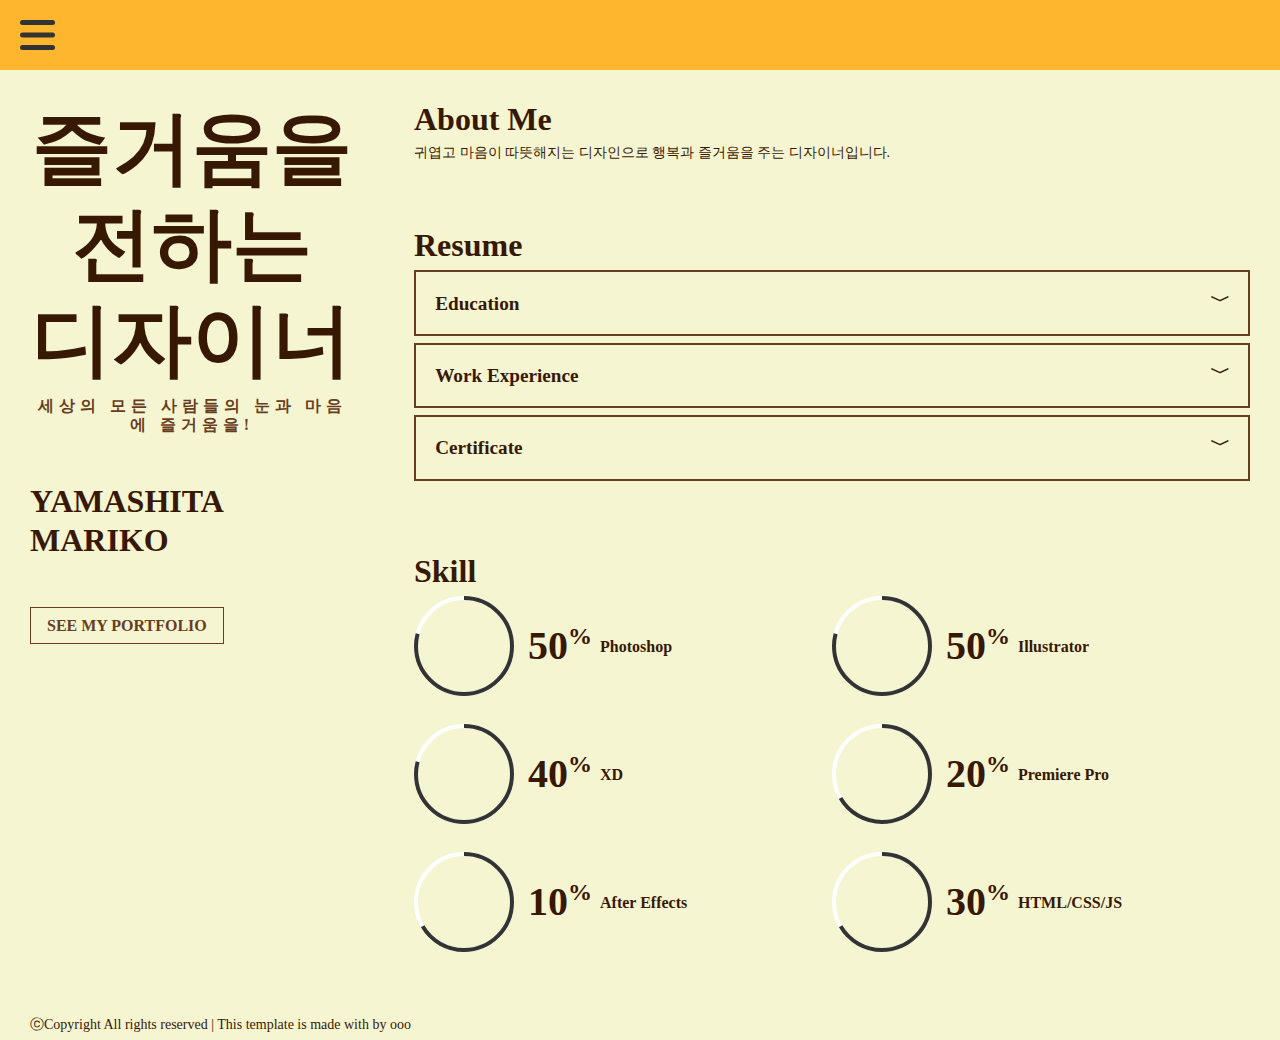
==== about.html @ 866cc163 "Add files via upload" ====
<!DOCTYPE html>
<html lang="ko">

<head>
    <meta charset="UTF-8">
    <meta name="viewport" content="width=device-width, initial-scale=1.0">
    <title>포트폴리오</title>
    <!-- font -->
    <link href="https://webfontworld.github.io/pretendard/Pretendard.css" rel="stylesheet">
    <link href="https://webfontworld.github.io/recia/ReciaSerifDisplay.css" rel="stylesheet">

    <!-- css -->
    <link href="./css/about.css" rel="stylesheet" type="text/css">
</head>

<body>
    <!-- header -->
    <header>
        <div class="nav">
            <input type="checkbox" id="menuicon">
            <label for="menuicon">
                <span></span>
                <span></span>
                <span></span>
            </label>
            <div class="sidebar">
                <ul>
                    <li><a href="./index.html">home</a></li>
                    <li><a href="./about.html">about me</a></li>
                </ul>
            </div>
        </div>
    </header>
    <!-- ./header -->

    <!-- section -->
    <section class="about_section">

        <!-- text -->
        <div class="text">
            <h1>즐거움을 전하는 디자이너</h1>
            <h6>세상의 모든 사람들의 눈과 마음에 즐거움을!</h6>
            <h3>YAMASHITA MARIKO</h3>
            <!-- <p>mobil:010-2925-8145</p> -->
            <a href="./index.html">see my portfolio</a>

        </div>
        <!-- ./text -->

        <!-- about -->
        <div class="about">
            <h1>About Me</h1>
            <p>귀엽고 마음이 따뜻해지는 디자인으로 행복과 즐거움을 주는 디자이너입니다.</p>

            <h1>Resume</h1>
            <ul class="resume">
                <li>
                    <h2>Education <span>〉</span></h2>
                    <div class="edu">
                        <h3>2005.03 (일본)후쿠오카국제대학교 졸업</h3>
                        <p>국제커뮤니케이션 학과<br>
                            2003.03 ~ 2004.02 한국해양대학교 동아시아학과 교환유학</p>
                        <h3>직업훈련</h3>
                        <p><b>2023.09 ~ 2024.01 나래디자인학원</b><br>
                            디지털퍼블리싱(UIUX웹, 편집디자인, 영상제작)</p>
                        <p><b>2016.05 ~ 2016.11 서면미리벌직업전문학교</b><br>
                            귀금속공예양성과정</p>

                    </div>
                </li>
                <li>
                    <h2>Work Experience <span>〉</span></h2>
                    <div>
                        <h3>2023.03 ~ 2023.07 케이모드</h3>
                        <p>온라인쇼핑몰<br>
                            의류상품 검품·포장·발송준비, 일본어번역</p>
                        <h3>2021.07 ~ 2023.02 (주)지에프푸드</h3>
                        <p>제가제빵<br>
                            제품포장, 제조보조, 품질관리·검사</p>
                        <h3>2019.10 ~ 2020.06 영창정밀</h3>
                        <p>귀금속제품 제조업<br>
                            실버주얼리 조립
                        </p>
                        <h3>2017.03 ~ 2019.05 이브</h3>
                        <p>귀금속제품 제조업<br>
                            18K골드제품 조각</p>
                        <h3>2007.04 ~ 2010.02 (주)부산롯데호텔</h3>
                        <p>프론트데스크</p>
                        <h3>2005.4 ~ 2006.05 (일본)Total Office Planning</h3>
                        <p>IT기업<br>
                            텔레마케팅, 영업보조</p>
                    </div>
                </li>
                <li>
                    <h2>Certificate <span>〉</span></h2>
                    <div>
                        <h3>2016.01 1종보통 운전면허</h3>
                        <h3>2006.11 한국어능력시험 5급</h3>
                    </div>
                </li>
            </ul>

            <h1>Skill</h1>
            <ul class="skill">
                <li>
                    <div class="chart" data-percent="95"></div>
                    <h4>50<span>%</span></h4>
                    <h5>Photoshop</h5>
                </li>
                <li>
                    <div class="chart" data-percent="95"></div>
                    <h4>50<span>%</span></h4>
                    <h5>Illustrator</h5>
                </li>
                <li>
                    <div class="chart" data-percent="95"></div>
                    <h4>40<span>%</span></h4>
                    <h5>XD</h5>
                </li>
                <li>
                    <div class="chart" data-percent="80"></div>
                    <h4>20<span>%</span></h4>
                    <h5>Premiere Pro</h5>
                </li>
                <li>
                    <div class="chart" data-percent="80"></div>
                    <h4>10<span>%</span></h4>
                    <h5>After Effects</h5>
                </li>
                <li>
                    <div class="chart" data-percent="80"></div>
                    <h4>30<span>%</span></h4>
                    <h5>HTML/CSS/JS</h5>
                </li>
            </ul>
        </div>
        <!-- ./about -->

    </section>
    <!-- ./section -->

    <!-- copy -->
    <p class="copy">ⓒCopyright All rights reserved | This template is made with by ooo</p>
    <!-- ./copy -->

    <!-- js -->
    <script src="https://cdnjs.cloudflare.com/ajax/libs/jquery/3.4.1/jquery.min.js"></script>
    <script src="./script/jquery.easypiechart.min.js"></script>
    <script src='./script/custom.js'></script>
</body>

</html>
---- css/about.css ----
* {
	margin: 0;
	padding: 0;
}

ul {
	list-style: none;
}

a {
	text-decoration: none;
	color: #371803;
}

body {
	font-family: 'Pretendard', 'ReciaSerifDisplay';
	font-size: 14px;
	line-height: 1.2;
	color:#371803;
	background-color: #F6F5D1;
}

/* header */
header {
	width: 100%;
	position: fixed;
	left: 0px;
	top: 0px;
	z-index: 100;
	background: #FEB62E;
	padding: 20px;
	box-sizing: border-box;
}

input[id="menuicon"] {
	display: none;
}

/*메뉴 아이콘 버튼 크기, 위치*/
input[id="menuicon"]+label {
	display: block;
	width: 35px;
	height: 30px;
	position: relative;
	z-index: 100;
	transition: all 0.5s;
	cursor: pointer;
}

/*메뉴 버튼 클릭했을 때 X버튼 색상*/
input[id="menuicon"]:checked+label span {
	background: #fff;
}

/*메뉴 세줄 버튼*/
input[id="menuicon"]+label span {
	display: block;
	position: absolute;
	width: 100%;
	height: 5px;
	border-radius: 30px;
	background: #333;
	transition: all 0.5s;
}

input[id="menuicon"]+label span:nth-child(1) {
	top: 0;
}

input[id="menuicon"]+label span:nth-child(2) {
	top: 50%;
	transform: translateY(-50%);
}

input[id="menuicon"]+label span:nth-child(3) {
	bottom: 0;
}

/*메뉴 버튼 클릭했을 때 세줄버튼에서 X버튼으로 바뀌는 모습*/
input[id="menuicon"]:checked+label span:nth-child(1) {
	top: 50%;
	transform: translateY(-50%) rotate(45deg);
}

input[id="menuicon"]:checked+label span:nth-child(2) {
	opacity: 0;
}

input[id="menuicon"]:checked+label span:nth-child(3) {
	bottom: 50%;
	transform: translateY(50%) rotate(-45deg);
}

/*메뉴 창*/
.sidebar {
	width: 50%;
	height: 100%;
	background: #673D22;
	position: fixed;
	top: 0;
	left: -100%;
	z-index: 99;
	transition: all 0.5s;
}

input[id="menuicon"]:checked+label+div {
	left: 0;
}

.sidebar ul {
	padding: 5em;
}

.sidebar ul li a {
	display: inline-block;
	color: #fff;
	font-size: 1.5rem;
	margin-bottom: 1em;
	text-transform: uppercase;
	position: relative;
}

.sidebar ul li a::before {
	content: '';
	display: block;
	width: 100%;
	height: 2px;
	background-color: #fff;
	position: absolute;
	left: 0;
	bottom: 0;
	transform-origin: left;
	transform: scaleX(0);
	transition: all 0.7s;
}

.sidebar ul li a:hover::before {
	transform: scaleX(1);
}

/* section */
section {
	height: calc(100vh - 100px);
	margin-top: 70px;
	display: -moz-box;
	display: -ms-flexbox;
	display: -webkit-box;
	display: flex;
	position: relative;
}

/* text */
.text {
	flex: 0 0 calc(30% - 60px);
	height: calc(100% - 30px);
    overflow-y: hidden;
	margin: 30px 30px 0;
}

.text h1 {
	font-size: 5rem;
	padding-bottom: 0.1em;
	text-transform: uppercase;
	text-align: center;
}

.text h6 {
	font-size: 1rem;
	padding-bottom: 3em;
	color: #673D22;
	letter-spacing: 5px;
	text-align: center;
}

.text h3 {
	font-size: 2rem;
	padding-bottom: 1em;
	/* font-family: 'ReciaSerifDisplay'; */
}

.text a {
	display: inline-block;
	margin: 1em 0;
	padding: 0.5em 1em;
	font-size: 1rem;
	border: 1px solid #673D22;
	color: #673D22;
	text-transform: uppercase;
	font-weight: bold;
	transition: all 1s;
}

.text a:hover {
	background-color: #673D22;
	color: #fff;
	border-radius: 50px;
}

/* portfolio */
.mySwiper {
	flex: 0 0 70%;
	display: -moz-box;
	display: -ms-flexbox;
	display: -webkit-box;
	display: flex;
	justify-content: space-between;
	padding-bottom: 30px;
}

.swiper-slide {
	display: -moz-box;
	display: -ms-flexbox;
	display: -webkit-box;
	display: flex;
	justify-content: center;
	align-items: center;
	background-color: #000;
	position: relative;
}

.swiper-slide::before {
	content: '';
	display: block;
	width: 100%;
	height: 100%;
	opacity: 0.5;
	position: absolute;
	top: 0;
	left: 0;
}

.bg1::before {
	background: url(../images/1.jpg) no-repeat center top;
	background-size: cover;
}

.bg2::before {
	background: url(../images/2.jpg) no-repeat center top;
	background-size: cover;
}

.bg3::before {
	background: url(../images/3.jpg) no-repeat center top;
	background-size: cover;
}

.swiper-slide ul li a {
	display: block;
	color: #fff;
	text-align: center;
	border: 1px solid #fff;
	padding: 0.5em 1em;
	transition: all 1s;
	position: relative;
}

.swiper-slide ul li:not(:last-child) a {
	margin-bottom: 3px;
}

.swiper-slide ul li a:hover {
	background-color: #fff;
	color: #333;
	border-radius: 50px;
}

.brand {
	background-color: #fff;
	width: 200px;
	padding: 20px 0;
	position: absolute;
	left: 0;
	bottom: 0;
}

.brand h2 {
	font-size: 20px;
	line-height: 30px;
}

.swiper-horizontal>.swiper-scrollbar,
.swiper-scrollbar.swiper-scrollbar-horizontal {
	opacity: 1 !important;
}

/* copy */
.copy {
	width: 100%;
	height: 30px;
	line-height: 30px;
	padding-left: 30px;
	box-sizing: border-box;
}

/* popup */
.popup {
	position: fixed;
	left: 0;
	top: 0;
	width: 100%;
	height: 100%;
	background-color: rgba(0, 0, 0, 0.5);
	z-index: 1000;
	display: none;
}

.popup_in {
	width: 80%;
	position: absolute;
	top: 50%;
	left: 50%;
	transform: translate(-50%, -50%);
}

.popup_in img {
	display: block;
	width: 100%;
	max-width: 500px;
	margin: auto;
}

.popup a {
	position: absolute;
	top: 50px;
	right: 50px;
	color: #fff;
	font-size: 2rem;
}


/* about me */
.about{
	flex: 0 0 70%;
	padding: 30px;
	box-sizing: border-box;
}
.about h1{
	font-size: 2rem;
	padding-bottom: 0.2em;
}
.about h1:not(:first-child){
	padding-top: 2em;
}

/* resume */
.resume li {
	margin-bottom: 0.5em;
}

.resume li h2{
	border: 2px solid #673D22;
	font-size: 1.2rem;
	padding: 1em;
	transition: all 0.5s;
}

.resume li h2 span{
	float: right;
	transform: rotate(90deg);
	transition: all 0.5s;
}

.resume .on h2{
	border-color: #FBCE54;
	background-color: #FBCE54;
	color: #371803;
}

.resume .on h2 span{
	transform: rotate(-90deg);
}

.resume li div{
	padding: 0.5em 1em 1em 1em;
	display: none;
}

.resume li div h3{
	font-size: 1.1rem;
	padding: 0.5em 0;
}

.edu p{
	margin-bottom: 10px;
}

/* skill */
.skill {
	display: -moz-box;
	display: -ms-flexbox;
	display: -webkit-box;
	display: flex;
	flex-wrap: wrap;
	justify-content: space-between;
}

.skill li {
	flex: 1 1 33%;
	display: -moz-box;
	display: -ms-flexbox;
	display: -webkit-box;
	display: flex;
	align-items: center;
	margin-bottom: 2em;
}

.skill .chart {
	width: 100px;
	height: 100px;
	position: relative;
	text-align: center;
	margin-right: 1em;
}

.skill h4 {
	font-family: 'ReciaSerifDisplay';
	font-size: 2.5rem;
	margin-right: 0.2em;
}

.skill h4 span{
	font-size: 1.5rem;
	vertical-align: top;
}

.skill h5{
	font-size: 1rem;
}

/* 1300px ~ */
@media (max-width:1300px) {
	.about_section{
		height: auto;
	}
	.skill li {
		flex: 1 1 50%;
	}
}

/* 999px ~ */
@media (max-width:999px) {
	section {
		display: block;
		height: auto;
	}

	.text {
		position: static;
	}

	.mySwiper {
		width: 100%;
		height: 700px;
		padding: 30px;
		box-sizing: border-box;
	}
}


/* 610px ~ */
@media (max-width:610px) {
	.skill li {
		flex-direction: column;
		position: relative;
	}
	.skill h4{
		position: absolute;
		top: 50%;
		left: 50%;
		transform: translate(-58%, -70%);
		margin-right: 0;
	}
	.skill h5{
		padding-top: 1em;
	} 
}
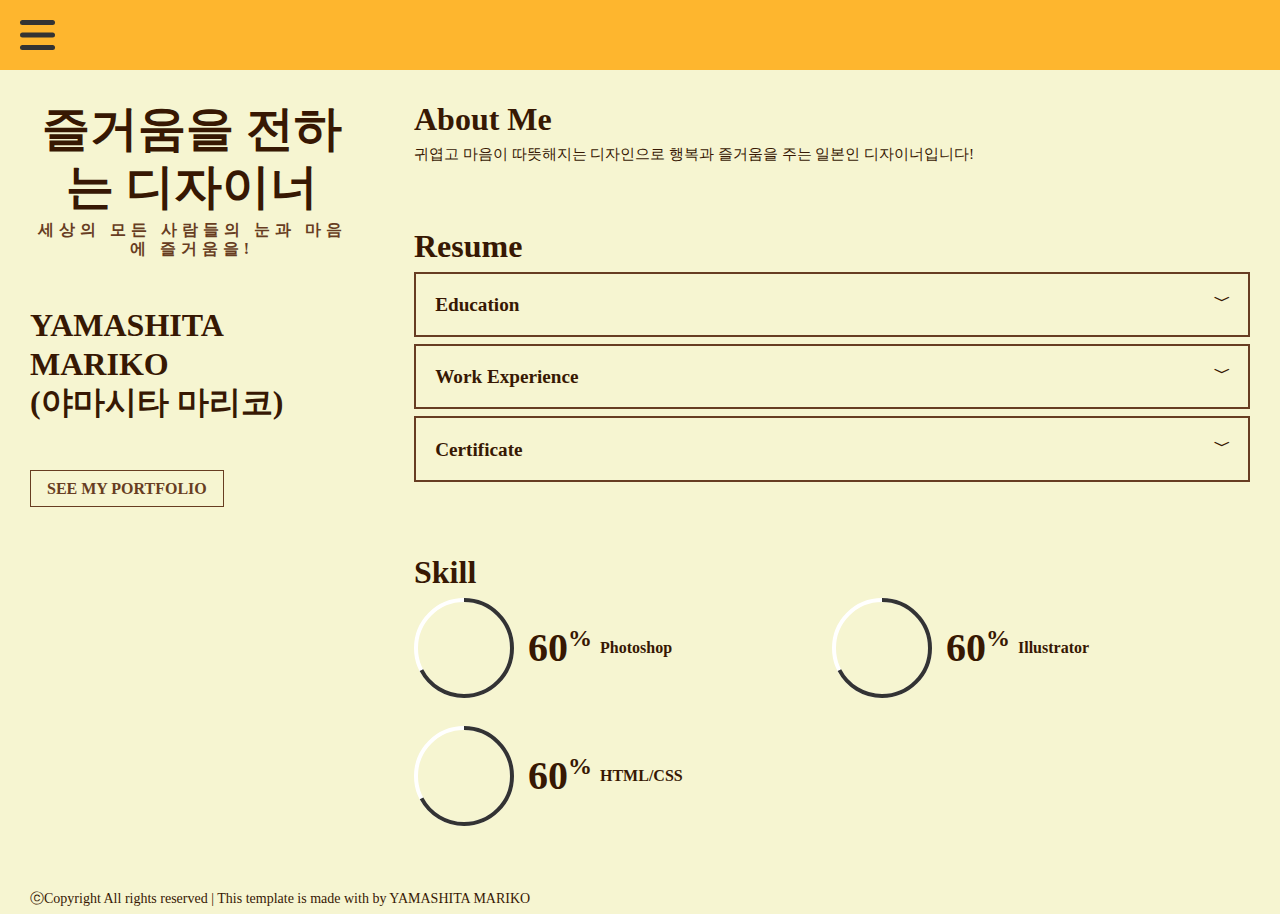
==== commit 7287ddee: "Add files via upload" ====
--- a/about.html
+++ b/about.html
@@ -40,7 +40,8 @@
         <div class="text">
             <h1>즐거움을 전하는 디자이너</h1>
             <h6>세상의 모든 사람들의 눈과 마음에 즐거움을!</h6>
-            <h3>YAMASHITA MARIKO</h3>
+            <h3>YAMASHITA MARIKO <br>
+                (야마시타 마리코)</h3>
             <!-- <p>mobil:010-2925-8145</p> -->
             <a href="./index.html">see my portfolio</a>
 
@@ -50,16 +51,16 @@
         <!-- about -->
         <div class="about">
             <h1>About Me</h1>
-            <p>귀엽고 마음이 따뜻해지는 디자인으로 행복과 즐거움을 주는 디자이너입니다.</p>
+            <p class="soge">귀엽고 마음이 따뜻해지는 디자인으로 행복과 즐거움을 주는 일본인 디자이너입니다!</p>
 
             <h1>Resume</h1>
             <ul class="resume">
                 <li>
                     <h2>Education <span>〉</span></h2>
                     <div class="edu">
-                        <h3>2005.03 (일본)후쿠오카국제대학교 졸업</h3>
-                        <p>국제커뮤니케이션 학과<br>
-                            2003.03 ~ 2004.02 한국해양대학교 동아시아학과 교환유학</p>
+                        <p><span>2005.03 (일본)후쿠오카국제대학교 졸업</span><br>
+                            국제커뮤니케이션 학과</p>
+
                         <h3>직업훈련</h3>
                         <p><b>2023.09 ~ 2024.01 나래디자인학원</b><br>
                             디지털퍼블리싱(UIUX웹, 편집디자인, 영상제작)</p>
@@ -102,35 +103,35 @@
 
             <h1>Skill</h1>
             <ul class="skill">
+                <!-- <li> 
+                    <div class="chart" data-percent="95"></div>
+                    <h4>60<span>%</span></h4>
+                    <h5>Premiere Pro</h5>
+                </li>-->
+                <!-- <li>
+                    <div class="chart" data-percent="95"></div>
+                    <h4>60<span>%</span></h4>
+                    <h5>After Effects</h5>
+                </li> -->
+                <!-- <li>
+                    <div class="chart" data-percent="95"></div>
+                    <h4>60<span>%</span></h4>
+                    <h5>XD</h5>
+                </li> -->
                 <li>
-                    <div class="chart" data-percent="95"></div>
-                    <h4>50<span>%</span></h4>
+                    <div class="chart" data-percent="80"></div>
+                    <h4>60<span>%</span></h4>
                     <h5>Photoshop</h5>
                 </li>
                 <li>
-                    <div class="chart" data-percent="95"></div>
-                    <h4>50<span>%</span></h4>
+                    <div class="chart" data-percent="80"></div>
+                    <h4>60<span>%</span></h4>
                     <h5>Illustrator</h5>
                 </li>
                 <li>
-                    <div class="chart" data-percent="95"></div>
-                    <h4>40<span>%</span></h4>
-                    <h5>XD</h5>
-                </li>
-                <li>
                     <div class="chart" data-percent="80"></div>
-                    <h4>20<span>%</span></h4>
-                    <h5>Premiere Pro</h5>
-                </li>
-                <li>
-                    <div class="chart" data-percent="80"></div>
-                    <h4>10<span>%</span></h4>
-                    <h5>After Effects</h5>
-                </li>
-                <li>
-                    <div class="chart" data-percent="80"></div>
-                    <h4>30<span>%</span></h4>
-                    <h5>HTML/CSS/JS</h5>
+                    <h4>60<span>%</span></h4>
+                    <h5>HTML/CSS <!-- /JS --></h5>
                 </li>
             </ul>
         </div>
@@ -140,7 +141,7 @@
     <!-- ./section -->
 
     <!-- copy -->
-    <p class="copy">ⓒCopyright All rights reserved | This template is made with by ooo</p>
+    <p class="copy">ⓒCopyright All rights reserved | This template is made with by YAMASHITA MARIKO</p>
     <!-- ./copy -->
 
     <!-- js -->
--- a/css/about.css
+++ b/css/about.css
@@ -158,7 +158,7 @@
 }
 
 .text h1 {
-	font-size: 5rem;
+	font-size: 3rem;
 	padding-bottom: 0.1em;
 	text-transform: uppercase;
 	text-align: center;
@@ -342,6 +342,10 @@
 	padding-top: 2em;
 }
 
+.soge{
+	font-size: 15px;
+}
+
 /* resume */
 .resume li {
 	margin-bottom: 0.5em;
@@ -382,6 +386,11 @@
 
 .edu p{
 	margin-bottom: 10px;
+}
+
+span{
+	font-size: 1rem;
+	font-weight: 700;
 }
 
 /* skill */
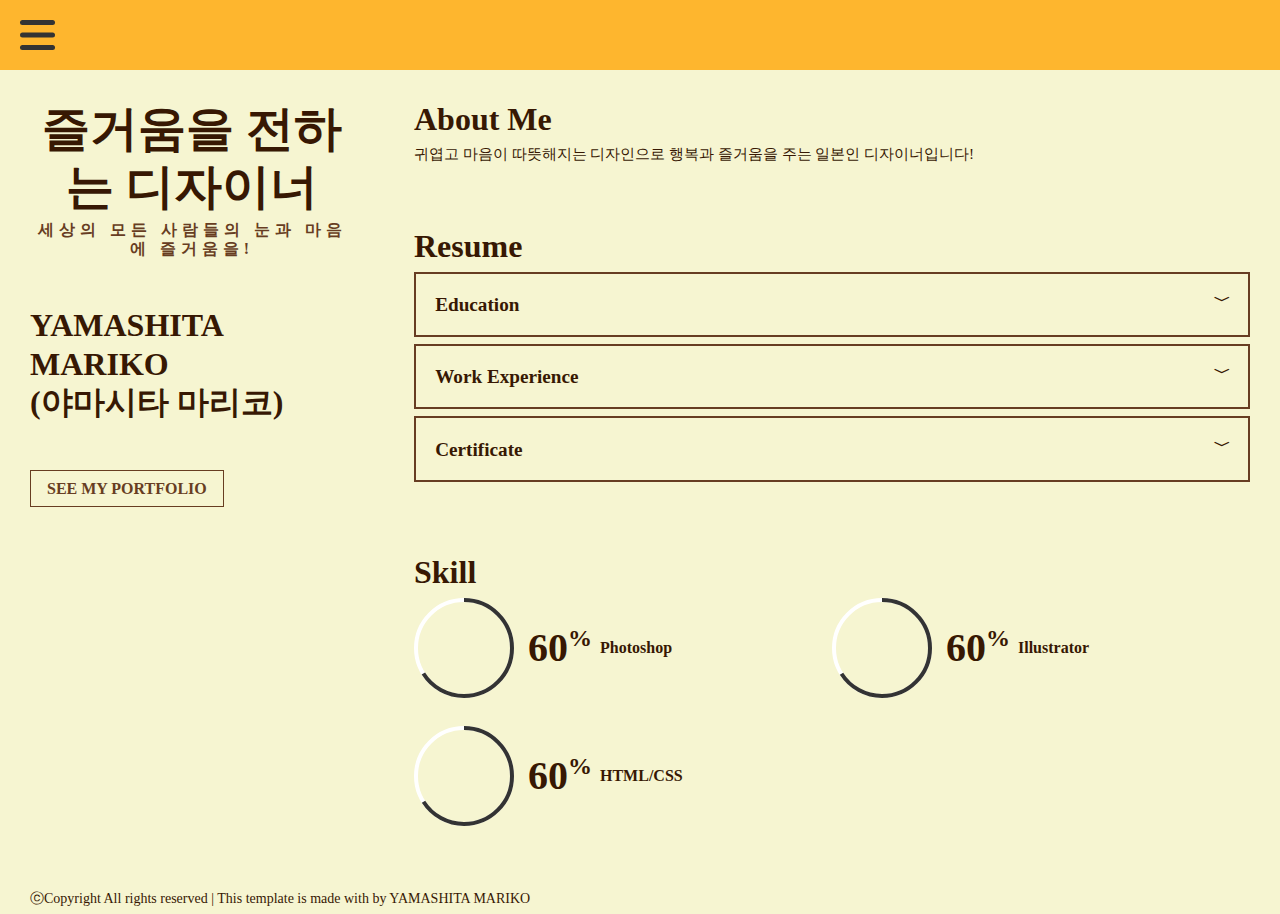
==== commit bc10800c: "Add files via upload" ====
--- a/about.html
+++ b/about.html
@@ -64,9 +64,6 @@
                         <h3>직업훈련</h3>
                         <p><b>2023.09 ~ 2024.01 나래디자인학원</b><br>
                             디지털퍼블리싱(UIUX웹, 편집디자인, 영상제작)</p>
-                        <p><b>2016.05 ~ 2016.11 서면미리벌직업전문학교</b><br>
-                            귀금속공예양성과정</p>
-
                     </div>
                 </li>
                 <li>
@@ -76,25 +73,15 @@
                         <p>온라인쇼핑몰<br>
                             의류상품 검품·포장·발송준비, 일본어번역</p>
                         <h3>2021.07 ~ 2023.02 (주)지에프푸드</h3>
-                        <p>제가제빵<br>
-                            제품포장, 제조보조, 품질관리·검사</p>
                         <h3>2019.10 ~ 2020.06 영창정밀</h3>
-                        <p>귀금속제품 제조업<br>
-                            실버주얼리 조립
-                        </p>
                         <h3>2017.03 ~ 2019.05 이브</h3>
-                        <p>귀금속제품 제조업<br>
-                            18K골드제품 조각</p>
                         <h3>2007.04 ~ 2010.02 (주)부산롯데호텔</h3>
-                        <p>프론트데스크</p>
-                        <h3>2005.4 ~ 2006.05 (일본)Total Office Planning</h3>
-                        <p>IT기업<br>
-                            텔레마케팅, 영업보조</p>
                     </div>
                 </li>
                 <li>
                     <h2>Certificate <span>〉</span></h2>
                     <div>
+                        <h3>2024.03 GTQ그래픽기술자격 1급</h3>
                         <h3>2016.01 1종보통 운전면허</h3>
                         <h3>2006.11 한국어능력시험 5급</h3>
                     </div>
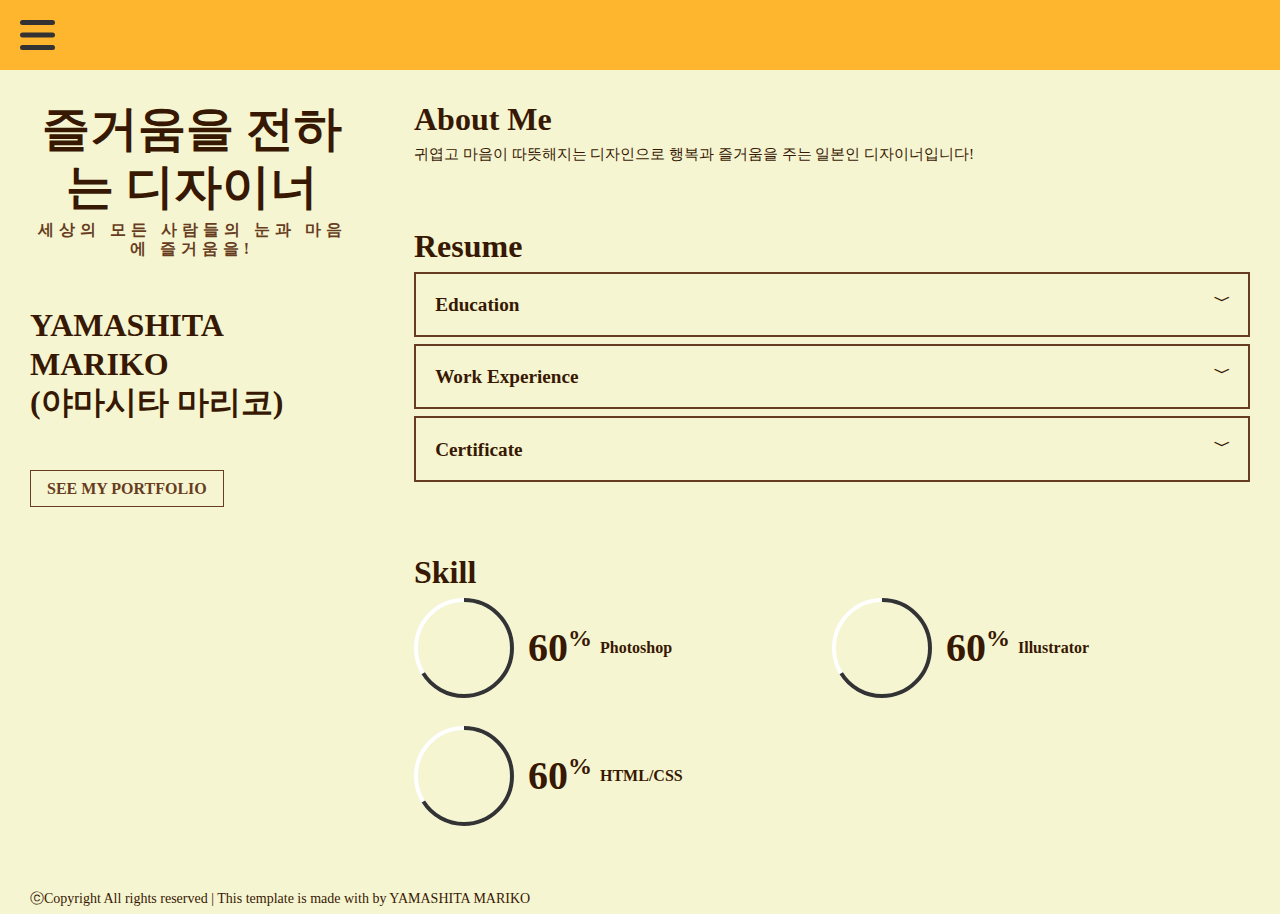
==== commit 85d2e8a1: "Add files via upload" ====
--- a/about.html
+++ b/about.html
@@ -63,15 +63,13 @@
 
                         <h3>직업훈련</h3>
                         <p><b>2023.09 ~ 2024.01 나래디자인학원</b><br>
-                            디지털퍼블리싱(UIUX웹, 편집디자인, 영상제작)</p>
+                            디지털퍼블리싱(UIUX웹, 편집디자인, 영상제작)C</p>
                     </div>
                 </li>
                 <li>
                     <h2>Work Experience <span>〉</span></h2>
                     <div>
                         <h3>2023.03 ~ 2023.07 케이모드</h3>
-                        <p>온라인쇼핑몰<br>
-                            의류상품 검품·포장·발송준비, 일본어번역</p>
                         <h3>2021.07 ~ 2023.02 (주)지에프푸드</h3>
                         <h3>2019.10 ~ 2020.06 영창정밀</h3>
                         <h3>2017.03 ~ 2019.05 이브</h3>
